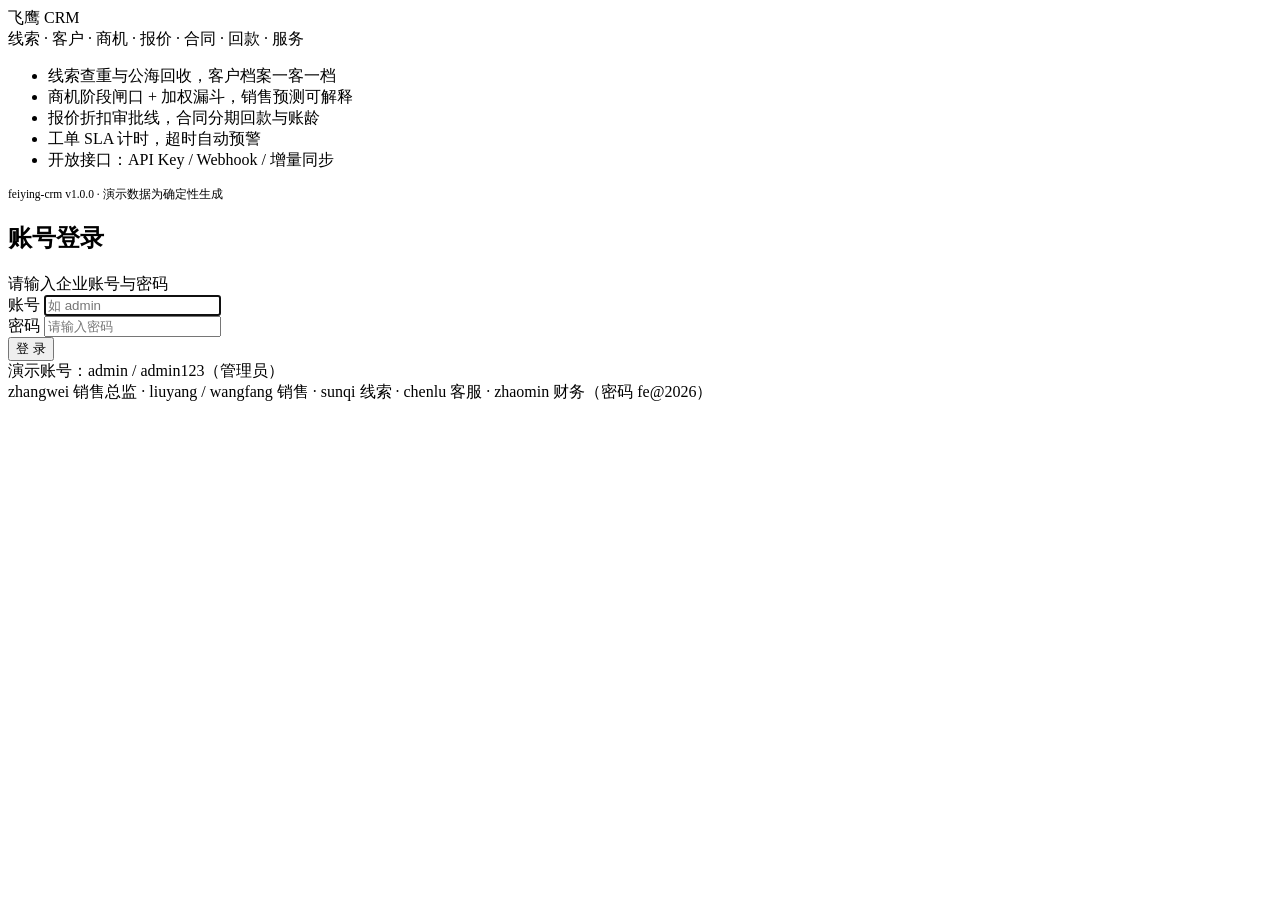
==== frontend/login.html @ bce46a12 "feat: 飞鹰CRM V1.0（线索到回款全流程 + 三层集成通道） frontend/login.html" ====
<!DOCTYPE html>
<html lang="zh-CN">
<head>
<meta charset="UTF-8">
<meta name="viewport" content="width=device-width, initial-scale=1">
<title>飞鹰 CRM · 登录</title>
<link rel="stylesheet" href="style.css">
</head>
<body>
<div class="login-wrap">
  <div class="login-card">
    <div class="login-left">
      <div class="lg">飞鹰 CRM</div>
      <div class="sub">线索 · 客户 · 商机 · 报价 · 合同 · 回款 · 服务</div>
      <ul>
        <li>线索查重与公海回收，客户档案一客一档</li>
        <li>商机阶段闸口 + 加权漏斗，销售预测可解释</li>
        <li>报价折扣审批线，合同分期回款与账龄</li>
        <li>工单 SLA 计时，超时自动预警</li>
        <li>开放接口：API Key / Webhook / 增量同步</li>
      </ul>
      <div class="spacer"></div>
      <div class="sub" style="font-size:11.5px">feiying-crm v1.0.0 · 演示数据为确定性生成</div>
    </div>
    <div class="login-right">
      <h2>账号登录</h2>
      <div class="hint">请输入企业账号与密码</div>
      <div class="field">
        <label>账号</label>
        <input id="u" type="text" placeholder="如 admin" autocomplete="username">
      </div>
      <div class="field">
        <label>密码</label>
        <input id="p" type="password" placeholder="请输入密码" autocomplete="current-password">
      </div>
      <button class="btn primary" id="btn">登 录</button>
      <div class="login-err" id="err"></div>
      <div class="login-demo">
        演示账号：admin / admin123（管理员）<br>
        zhangwei 销售总监 · liuyang / wangfang 销售 · sunqi 线索 · chenlu 客服 · zhaomin 财务（密码 fe@2026）
      </div>
    </div>
  </div>
</div>
<script>
(function () {
  var u = document.getElementById("u");
  var p = document.getElementById("p");
  var btn = document.getElementById("btn");
  var err = document.getElementById("err");
  if (localStorage.getItem("fy_token")) location.href = "./index.html";

  function login() {
    err.textContent = "";
    var username = (u.value || "").trim();
    var password = p.value || "";
    if (!username || !password) { err.textContent = "请输入账号和密码"; return; }
    btn.disabled = true;
    btn.textContent = "登录中…";
    fetch("api/auth/login", {
      method: "POST",
      headers: { "Content-Type": "application/json" },
      body: JSON.stringify({ username: username, password: password })
    }).then(function (r) {
      return r.json().then(function (j) { return { ok: r.ok, j: j }; });
    }).then(function (x) {
      if (!x.ok || x.j.error) {
        err.textContent = (x.j && x.j.error) || "登录失败";
        return;
      }
      var d = x.j.data;
      localStorage.setItem("fy_token", d.token);
      localStorage.setItem("fy_user", d.username);
      localStorage.setItem("fy_name", d.displayName);
      localStorage.setItem("fy_role", d.role);
      localStorage.setItem("fy_role_label", d.roleLabel);
      // 同时落一份 Cookie：部分反向代理会改写 Authorization 头，Cookie 作为兜底票据
      document.cookie = "fy_token=" + d.token + "; path=/; max-age=86400; samesite=lax";
      location.href = "./index.html";
    }).catch(function () {
      err.textContent = "网络异常，请稍后重试";
    }).then(function () {
      btn.disabled = false;
      btn.textContent = "登 录";
    });
  }

  btn.addEventListener("click", login);
  p.addEventListener("keydown", function (e) { if (e.key === "Enter") login(); });
  u.addEventListener("keydown", function (e) { if (e.key === "Enter") p.focus(); });
  u.focus();
})();
</script>
</body>
</html>
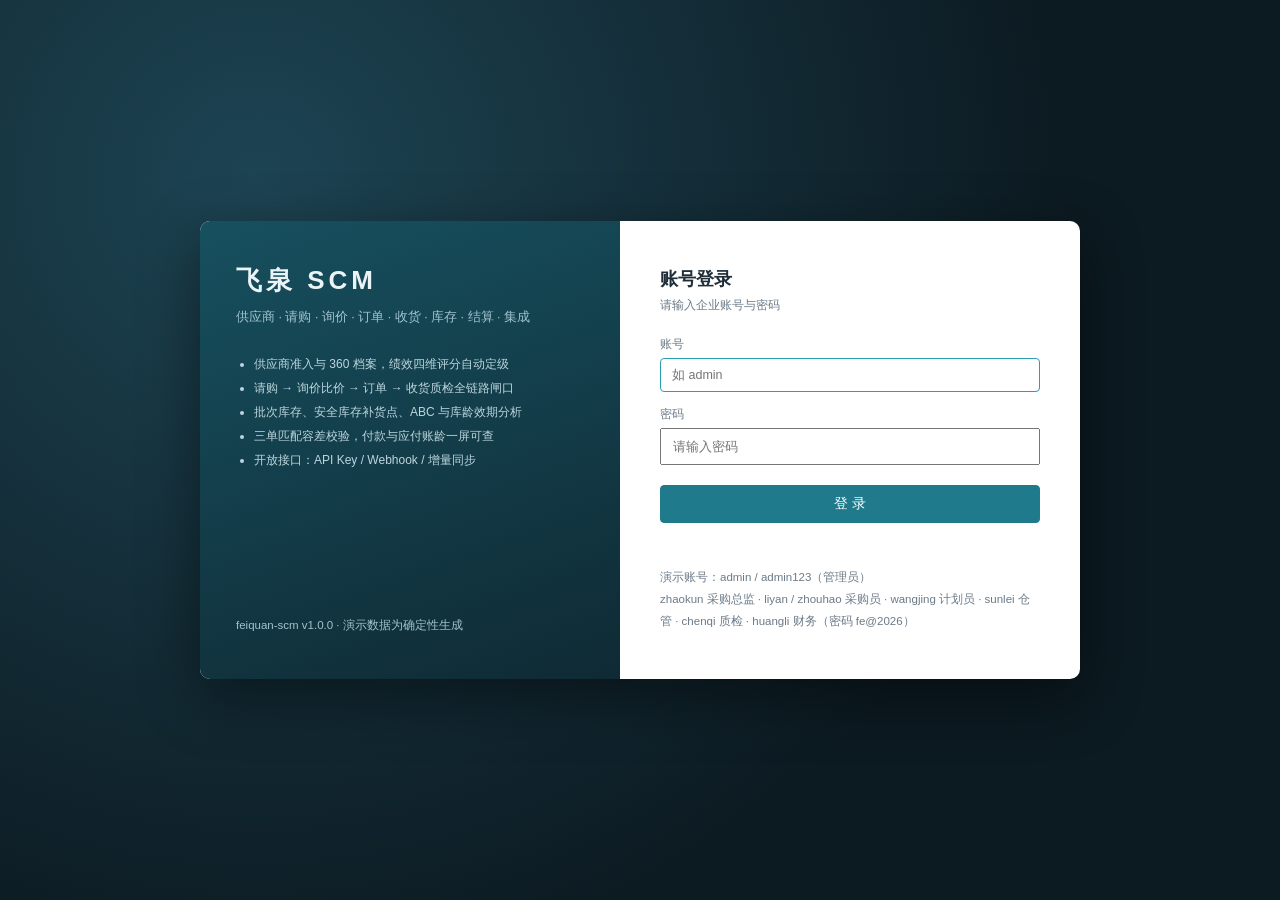
==== commit 9450132c: "feat: 飞泉SCM V1.0（供应商到付款全流程 + 三单匹配 + 三层集成通道） frontend/login.html" ====
--- a/frontend/login.html
+++ b/frontend/login.html
@@ -3,24 +3,24 @@
 <head>
 <meta charset="UTF-8">
 <meta name="viewport" content="width=device-width, initial-scale=1">
-<title>飞鹰 CRM · 登录</title>
+<title>飞泉 SCM · 登录</title>
 <link rel="stylesheet" href="style.css">
 </head>
 <body>
 <div class="login-wrap">
   <div class="login-card">
     <div class="login-left">
-      <div class="lg">飞鹰 CRM</div>
-      <div class="sub">线索 · 客户 · 商机 · 报价 · 合同 · 回款 · 服务</div>
+      <div class="lg">飞泉 SCM</div>
+      <div class="sub">供应商 · 请购 · 询价 · 订单 · 收货 · 库存 · 结算 · 集成</div>
       <ul>
-        <li>线索查重与公海回收，客户档案一客一档</li>
-        <li>商机阶段闸口 + 加权漏斗，销售预测可解释</li>
-        <li>报价折扣审批线，合同分期回款与账龄</li>
-        <li>工单 SLA 计时，超时自动预警</li>
+        <li>供应商准入与 360 档案，绩效四维评分自动定级</li>
+        <li>请购 → 询价比价 → 订单 → 收货质检全链路闸口</li>
+        <li>批次库存、安全库存补货点、ABC 与库龄效期分析</li>
+        <li>三单匹配容差校验，付款与应付账龄一屏可查</li>
         <li>开放接口：API Key / Webhook / 增量同步</li>
       </ul>
       <div class="spacer"></div>
-      <div class="sub" style="font-size:11.5px">feiying-crm v1.0.0 · 演示数据为确定性生成</div>
+      <div class="sub" style="font-size:11.5px">feiquan-scm v1.0.0 · 演示数据为确定性生成</div>
     </div>
     <div class="login-right">
       <h2>账号登录</h2>
@@ -37,7 +37,7 @@
       <div class="login-err" id="err"></div>
       <div class="login-demo">
         演示账号：admin / admin123（管理员）<br>
-        zhangwei 销售总监 · liuyang / wangfang 销售 · sunqi 线索 · chenlu 客服 · zhaomin 财务（密码 fe@2026）
+        zhaokun 采购总监 · liyan / zhouhao 采购员 · wangjing 计划员 · sunlei 仓管 · chenqi 质检 · huangli 财务（密码 fe@2026）
       </div>
     </div>
   </div>
@@ -48,7 +48,7 @@
   var p = document.getElementById("p");
   var btn = document.getElementById("btn");
   var err = document.getElementById("err");
-  if (localStorage.getItem("fy_token")) location.href = "./index.html";
+  if (localStorage.getItem("fq_token")) location.href = "./index.html";
 
   function login() {
     err.textContent = "";
@@ -69,13 +69,13 @@
         return;
       }
       var d = x.j.data;
-      localStorage.setItem("fy_token", d.token);
-      localStorage.setItem("fy_user", d.username);
-      localStorage.setItem("fy_name", d.displayName);
-      localStorage.setItem("fy_role", d.role);
-      localStorage.setItem("fy_role_label", d.roleLabel);
+      localStorage.setItem("fq_token", d.token);
+      localStorage.setItem("fq_user", d.username);
+      localStorage.setItem("fq_name", d.displayName);
+      localStorage.setItem("fq_role", d.role);
+      localStorage.setItem("fq_role_label", d.roleLabel);
       // 同时落一份 Cookie：部分反向代理会改写 Authorization 头，Cookie 作为兜底票据
-      document.cookie = "fy_token=" + d.token + "; path=/; max-age=86400; samesite=lax";
+      document.cookie = "fq_token=" + d.token + "; path=/; max-age=86400; samesite=lax";
       location.href = "./index.html";
     }).catch(function () {
       err.textContent = "网络异常，请稍后重试";
--- a/frontend/style.css
+++ b/frontend/style.css
@@ -0,0 +1,453 @@
+:root {
+  --bg: #0f1c26;
+  --bar: #12262f;
+  --bar2: #1a3540;
+  --line: #d8dee4;
+  --ink: #1f2d38;
+  --muted: #6b7a88;
+  --accent: #1f7a8c;
+  --accent2: #2b9eb3;
+  --gold: #c8963e;
+  --up: #c0392b;
+  --down: #1e8449;
+  --warn: #b7791f;
+  --bg-soft: #f4f7f9;
+}
+
+* { box-sizing: border-box; }
+
+html, body {
+  margin: 0;
+  padding: 0;
+  height: 100%;
+  font-family: "Microsoft YaHei", "PingFang SC", "Segoe UI", sans-serif;
+  font-size: 13px;
+  color: var(--ink);
+  background: var(--bg-soft);
+}
+
+a { color: var(--accent); text-decoration: none; }
+.spacer { flex: 1; }
+.mono { font-family: Consolas, "Courier New", monospace; }
+.small { font-size: 12px; }
+.muted { color: var(--muted); }
+.num { text-align: right; font-family: Consolas, monospace; }
+.up { color: var(--up); }
+.down { color: var(--down); }
+.flat { color: var(--muted); }
+
+/* ---------------------------------------------------------------- 应用骨架 */
+.app {
+  display: flex;
+  flex-direction: column;
+  height: 100vh;
+  min-width: 1180px;
+}
+
+.titlebar {
+  display: flex;
+  align-items: center;
+  gap: 12px;
+  height: 54px;
+  padding: 0 14px;
+  background: linear-gradient(180deg, #16323d, #10242c);
+  color: #eaf2f5;
+  border-bottom: 1px solid #0a171d;
+}
+.titlebar .brand { display: flex; align-items: center; gap: 10px; }
+.titlebar .logo {
+  width: 34px; height: 34px; line-height: 34px; text-align: center;
+  background: linear-gradient(145deg, var(--accent2), var(--accent));
+  border-radius: 8px; font-weight: 700; color: #fff; font-size: 17px;
+  box-shadow: 0 2px 8px rgba(0, 0, 0, .35);
+}
+.titlebar .co { font-size: 13px; font-weight: 600; letter-spacing: .5px; }
+.titlebar .sys { font-size: 11px; color: #8fb0bd; margin-top: 2px; }
+.titlebar .ver { font-size: 11px; color: #7f9dab; }
+.titlebar .opuser { font-size: 12px; color: #cfe0e6; }
+.titlebar .winbtns { display: flex; gap: 14px; margin-left: 12px; color: #9ab4bf; font-size: 12px; }
+.titlebar .winbtns .close:hover { color: #ff8b7a; }
+
+.menubar {
+  display: flex;
+  align-items: center;
+  gap: 2px;
+  height: 36px;
+  padding: 0 8px;
+  background: var(--bar2);
+  border-bottom: 1px solid #0d1e26;
+}
+.menubar button {
+  background: transparent;
+  border: 0;
+  color: #cfe0e6;
+  font-size: 12.5px;
+  padding: 6px 13px;
+  border-radius: 4px;
+  cursor: pointer;
+}
+.menubar button:hover { background: rgba(255, 255, 255, .1); }
+.menubar button.on { background: var(--accent); color: #fff; }
+
+.body { display: flex; flex: 1; min-height: 0; }
+
+.tree {
+  width: 186px;
+  background: #fff;
+  border-right: 1px solid var(--line);
+  overflow: auto;
+  padding: 8px 0;
+}
+.tree-title {
+  font-size: 11.5px; color: var(--muted); padding: 6px 14px 8px;
+  border-bottom: 1px solid #eef1f4; margin-bottom: 6px;
+}
+.tree .grp { font-size: 12px; color: var(--muted); padding: 8px 14px 4px; }
+.tree a {
+  display: block; padding: 7px 14px 7px 24px; color: #33434f; font-size: 12.5px;
+  border-left: 3px solid transparent;
+}
+.tree a:hover { background: #f2f7f9; }
+.tree a.on { background: #e8f4f7; color: var(--accent); border-left-color: var(--accent); font-weight: 600; }
+
+.workspace { flex: 1; min-width: 0; display: flex; flex-direction: column; }
+.tabstrip {
+  height: 30px; display: flex; align-items: center; gap: 6px; padding: 0 10px;
+  background: #e9eef2; border-bottom: 1px solid var(--line); font-size: 12px; color: var(--muted);
+}
+.tabstrip .tab {
+  background: #fff; border: 1px solid var(--line); border-bottom: 0;
+  padding: 4px 12px; border-radius: 4px 4px 0 0; color: var(--ink);
+}
+.page { flex: 1; overflow: auto; padding: 12px; }
+
+.side {
+  width: 262px;
+  background: #fff;
+  border-left: 1px solid var(--line);
+  overflow: auto;
+  padding: 10px;
+}
+.side-block { border: 1px solid #e6ecf0; border-radius: 6px; margin-bottom: 10px; overflow: hidden; }
+.side-block .hd {
+  background: #f3f7f9; padding: 7px 10px; font-size: 12px; font-weight: 600;
+  color: #3b4c58; border-bottom: 1px solid #e6ecf0;
+}
+.side-block .bd { padding: 9px 10px; }
+.side-kv { display: flex; justify-content: space-between; padding: 4px 0; font-size: 12px; }
+.side-kv span { color: var(--muted); }
+
+.statusbar {
+  height: 26px; display: flex; align-items: center; gap: 18px; padding: 0 12px;
+  background: #16323d; color: #b9cdd6; font-size: 11.5px;
+}
+.statusbar b { color: #eaf2f5; font-weight: 600; }
+
+/* ---------------------------------------------------------------- 通用块 */
+.panel {
+  background: #fff; border: 1px solid var(--line); border-radius: 6px; margin-bottom: 12px;
+  box-shadow: 0 1px 2px rgba(16, 36, 44, .04);
+}
+.panel-title {
+  padding: 9px 12px; font-size: 12.5px; font-weight: 600; color: #2c3e4a;
+  border-bottom: 1px solid #edf1f4; display: flex; align-items: center; gap: 8px;
+}
+.panel-body { padding: 12px; }
+.panel-body.flush { padding: 0; }
+.panel-actions { margin-left: auto; display: flex; gap: 8px; align-items: center; }
+
+.kpi-grid { display: grid; grid-template-columns: repeat(4, 1fr); gap: 10px; margin-bottom: 12px; }
+.kpi-grid.six { grid-template-columns: repeat(6, 1fr); }
+.kpi-grid.three { grid-template-columns: repeat(3, 1fr); }
+.kpi {
+  background: #fff; border: 1px solid var(--line); border-radius: 6px; padding: 11px 13px;
+  border-top: 3px solid var(--accent);
+}
+.kpi.gold { border-top-color: var(--gold); }
+.kpi.green { border-top-color: var(--down); }
+.kpi.red { border-top-color: var(--up); }
+.kpi .k-label { font-size: 11.5px; color: var(--muted); }
+.kpi .k-value { font-size: 21px; font-weight: 700; margin-top: 5px; letter-spacing: -.3px; }
+.kpi .k-sub { font-size: 11px; color: var(--muted); margin-top: 4px; }
+
+table.grid-table { width: 100%; border-collapse: collapse; font-size: 12.5px; }
+table.grid-table th {
+  background: #f4f7f9; text-align: left; padding: 8px 10px; font-weight: 600;
+  color: #46586a; border-bottom: 1px solid var(--line); white-space: nowrap;
+}
+table.grid-table td { padding: 7px 10px; border-bottom: 1px solid #eef2f5; }
+table.grid-table tbody tr:hover { background: #f8fbfc; }
+table.grid-table tr.clickable { cursor: pointer; }
+table.grid-table .empty-row td { text-align: center; color: var(--muted); padding: 26px; }
+table.grid-table td.num, table.grid-table th.num { text-align: right; font-family: Consolas, monospace; }
+
+.tag {
+  display: inline-block; padding: 1px 7px; border-radius: 10px; font-size: 11px;
+  background: #eef2f5; color: #55636f; line-height: 18px;
+}
+.tag.blue { background: #e3f1f5; color: #1f7a8c; }
+.tag.green { background: #e6f4ec; color: #1e8449; }
+.tag.red { background: #fbeae7; color: #c0392b; }
+.tag.gold { background: #fbf2e0; color: #a9772a; }
+.tag.gray { background: #eef2f5; color: #6b7a88; }
+
+.btn {
+  border: 1px solid var(--line); background: #fff; color: #33434f; padding: 5px 13px;
+  border-radius: 4px; cursor: pointer; font-size: 12.5px;
+}
+.btn:hover { border-color: var(--accent2); color: var(--accent); }
+.btn.primary { background: var(--accent); border-color: var(--accent); color: #fff; }
+.btn.primary:hover { background: var(--accent2); }
+.btn.danger { color: var(--up); border-color: #eccdc9; }
+.btn:disabled { opacity: .5; cursor: not-allowed; }
+.btn.sm { padding: 3px 9px; font-size: 12px; }
+
+input[type=text], input[type=number], input[type=date], select, textarea {
+  border: 1px solid var(--line); border-radius: 4px; padding: 5px 8px; font-size: 12.5px;
+  color: var(--ink); background: #fff; outline: none; font-family: inherit;
+}
+input:focus, select:focus { border-color: var(--accent2); }
+.form-row { display: flex; align-items: center; gap: 8px; flex-wrap: wrap; margin-bottom: 10px; }
+.form-row label { font-size: 12px; color: var(--muted); }
+
+.msg-list { display: flex; flex-direction: column; gap: 4px; font-size: 12px; }
+.msg-list .err { color: var(--up); }
+.msg-list .warn { color: var(--warn); }
+.msg-list .pass { color: var(--down); }
+
+.progress {
+  height: 6px; background: #eef2f5; border-radius: 3px; overflow: hidden; width: 90px;
+  display: inline-block; vertical-align: middle;
+}
+.progress i { display: block; height: 100%; background: var(--accent2); }
+
+.spark { display: inline-flex; align-items: flex-end; gap: 2px; height: 20px; }
+.spark i { width: 4px; display: block; background: #cfd8de; }
+
+/* 抽屉 / 弹窗 */
+.mask {
+  position: fixed; inset: 0; background: rgba(10, 24, 30, .45); display: none;
+  align-items: center; justify-content: center; z-index: 90;
+}
+.mask.on { display: flex; }
+.dialog {
+  background: #fff; border-radius: 8px; width: 860px; max-width: 94vw; max-height: 88vh;
+  overflow: auto; box-shadow: 0 10px 40px rgba(0, 0, 0, .3);
+}
+.dialog .dh {
+  padding: 12px 16px; border-bottom: 1px solid var(--line); font-weight: 600;
+  display: flex; align-items: center;
+}
+.dialog .dh .x { margin-left: auto; cursor: pointer; color: var(--muted); font-size: 16px; }
+.dialog .db { padding: 14px 16px; }
+.dialog .df {
+  padding: 11px 16px; border-top: 1px solid var(--line); display: flex; gap: 8px;
+  justify-content: flex-end;
+}
+
+/* 登录页 */
+.login-wrap {
+  min-height: 100vh; display: flex; align-items: center; justify-content: center;
+  background: radial-gradient(circle at 20% 20%, #1d4453, #0c1a21 65%);
+}
+.login-card {
+  width: 880px; display: flex; background: #fff; border-radius: 10px; overflow: hidden;
+  box-shadow: 0 18px 60px rgba(0, 0, 0, .45);
+}
+.login-left {
+  width: 420px; padding: 42px 36px; color: #eaf4f7;
+  background: linear-gradient(160deg, #17505f, #0f2a34);
+  display: flex; flex-direction: column;
+}
+.login-left .lg { font-size: 26px; font-weight: 700; letter-spacing: 4px; }
+.login-left .sub { font-size: 12.5px; color: #9fc3cf; margin-top: 8px; line-height: 1.9; }
+.login-left ul { margin: 22px 0 0; padding-left: 18px; font-size: 12px; color: #bcd6de; line-height: 2; }
+.login-right { flex: 1; padding: 46px 40px; }
+.login-right h2 { margin: 0 0 6px; font-size: 18px; }
+.login-right .hint { font-size: 12px; color: var(--muted); margin-bottom: 22px; }
+.login-right .field { margin-bottom: 14px; }
+.login-right .field label { display: block; font-size: 12px; color: var(--muted); margin-bottom: 5px; }
+.login-right .field input { width: 100%; padding: 9px 11px; }
+.login-right .btn.primary { width: 100%; padding: 9px; margin-top: 6px; font-size: 13.5px; }
+.login-err { color: var(--up); font-size: 12px; min-height: 18px; margin-top: 8px; }
+.login-demo { margin-top: 18px; font-size: 11.5px; color: var(--muted); line-height: 1.9; }
+
+.chart-legend { display: flex; gap: 14px; font-size: 11.5px; color: var(--muted); }
+.chart-legend i { display: inline-block; width: 9px; height: 9px; border-radius: 2px; margin-right: 4px; }
+
+/* ---------------------------------------------------------- 流程审批 */
+.nav-badge { display: inline-block; min-width: 16px; padding: 0 5px; margin-left: 6px;
+  background: var(--up, #c0392b); color: #fff; border-radius: 9px; font-size: 10.5px;
+  line-height: 16px; text-align: center; font-weight: 600; }
+
+.btn.xs { padding: 2px 8px; font-size: 11.5px; }
+.btn[disabled] { opacity: .5; cursor: not-allowed; }
+
+.apv-title { font-size: 15px; font-weight: 600; margin: 6px 0 4px; }
+
+.apv-nodes { display: flex; flex-wrap: wrap; gap: 8px; margin: 10px 0 4px; }
+.apv-node { display: flex; gap: 8px; align-items: flex-start; min-width: 168px; flex: 1;
+  border: 1px solid #e3eaef; border-radius: 6px; padding: 8px 10px; background: #fbfcfd; }
+.apv-node.on { border-color: var(--accent2); background: #eff9fb; }
+.apv-node.ok { border-color: #9ed3b4; background: #f2fbf6; }
+.apv-node.no { border-color: #e6b0a8; background: #fdf4f2; }
+.apv-node.skip { opacity: .55; }
+.apv-dot { width: 18px; height: 18px; border-radius: 50%; background: #eef2f5; color: #6b7a88;
+  font-size: 11px; line-height: 18px; text-align: center; flex: 0 0 18px; }
+.apv-node.on .apv-dot { background: var(--accent2); color: #fff; }
+.apv-node.ok .apv-dot { background: #1e8449; color: #fff; }
+.apv-node.no .apv-dot { background: #c0392b; color: #fff; }
+.apv-nb { min-width: 0; }
+.apv-nm { font-size: 12.5px; font-weight: 600; }
+.apv-cs { margin-top: 4px; display: flex; flex-wrap: wrap; gap: 4px; }
+.apv-chip { font-size: 11px; padding: 1px 6px; border-radius: 9px; background: #eef2f5; color: #5d6f7c; }
+.apv-chip.on { background: #fbf2e0; color: #a9772a; }
+.apv-chip.no { background: #fbeae7; color: #c0392b; }
+
+.apv-tl { border-left: 2px solid #e3eaef; margin-left: 6px; padding-left: 12px; }
+.apv-ti { position: relative; padding: 3px 0 7px; font-size: 12px; }
+.apv-ti::before { content: ""; position: absolute; left: -18px; top: 8px; width: 7px; height: 7px;
+  border-radius: 50%; background: var(--accent2); }
+.apv-time { color: #8b9aa6; margin-right: 8px; }
+.apv-act { font-weight: 600; margin-right: 6px; }
+.apv-who { color: #33475b; margin-right: 6px; }
+.apv-cm { color: #5d6f7c; margin: 3px 0 0 2px; line-height: 1.7; }
+
+.apv-form { display: grid; grid-template-columns: repeat(auto-fill, minmax(190px, 1fr)); gap: 6px 14px; font-size: 12.5px; }
+.apv-form i { display: block; font-style: normal; color: #8b9aa6; font-size: 11px; }
+
+.apv-ncard { border: 1px dashed #d6e0e7; border-radius: 6px; padding: 6px 10px 2px; margin-bottom: 8px; background: #fbfcfd; }
+.apv-ncard .form-row { margin-bottom: 4px; }
+
+/* ---------------------------------------------------------- CRM 组件 */
+.kpi-grid.four { grid-template-columns: repeat(4, 1fr); }
+.kpi-grid.five { grid-template-columns: repeat(5, 1fr); }
+
+.chips { display: flex; flex-wrap: wrap; gap: 6px; }
+.chip {
+  border: 1px solid var(--line); background: #fff; color: #4a5b68; border-radius: 14px;
+  padding: 3px 11px; font-size: 12px; cursor: pointer;
+}
+.chip b { margin-left: 6px; color: var(--muted); font-weight: 600; }
+.chip.on { background: #e8f4f7; border-color: var(--accent2); color: var(--accent); }
+.chip.on b { color: var(--accent); }
+
+.empty-hint { color: var(--muted); font-size: 12px; padding: 14px; text-align: center; }
+
+/* 看板 */
+.board { display: flex; gap: 10px; overflow-x: auto; padding-bottom: 8px; }
+.board .col {
+  flex: 1 0 200px; background: #f7fafb; border: 1px solid #e6ecf0; border-radius: 6px;
+  padding: 8px; min-height: 220px;
+}
+.board .col-hd {
+  font-size: 12px; font-weight: 600; color: #3b4c58; margin-bottom: 8px;
+  display: flex; justify-content: space-between;
+}
+.board .col-hd span { font-weight: 400; color: var(--muted); font-size: 11px; }
+.card {
+  background: #fff; border: 1px solid #e3eaef; border-radius: 5px; padding: 8px 9px;
+  margin-bottom: 7px; cursor: pointer; box-shadow: 0 1px 1px rgba(16, 36, 44, .03);
+}
+.card:hover { border-color: var(--accent2); box-shadow: 0 2px 8px rgba(31, 122, 140, .12); }
+.card-t { font-size: 12.5px; font-weight: 600; color: #263943; line-height: 1.4; }
+.card-c { font-size: 11.5px; color: var(--muted); margin-top: 2px; }
+.card-m { display: flex; justify-content: space-between; align-items: baseline; margin-top: 6px; font-size: 11.5px; }
+.card-m b { font-size: 13px; color: #1f7a8c; }
+.card-m span { color: var(--muted); }
+.card-f { margin-top: 6px; font-size: 11px; color: var(--muted); display: flex; gap: 6px; align-items: center; }
+
+/* 漏斗 */
+.funnel { display: flex; flex-direction: column; gap: 7px; }
+.fn-row { display: grid; grid-template-columns: 150px 1fr 120px 60px; gap: 10px; align-items: center; }
+.fn-name { font-size: 12.5px; color: #33434f; }
+.fn-bar { height: 18px; background: #eef3f6; border-radius: 3px; overflow: hidden; }
+.fn-bar i {
+  display: block; height: 100%;
+  background: linear-gradient(90deg, #2b9eb3, #1f7a8c);
+}
+.fn-val { font-size: 12px; text-align: right; font-family: Consolas, monospace; }
+.fn-conv { font-size: 11.5px; color: var(--down); text-align: right; }
+.funnel-mini { display: flex; gap: 10px; flex-wrap: wrap; }
+.funnel-mini .fm {
+  flex: 1 0 120px; border: 1px solid #e6ecf0; border-radius: 5px; padding: 8px 10px;
+  background: #fbfdfe;
+}
+.funnel-mini .fm-v { font-size: 15px; font-weight: 700; color: #1f7a8c; }
+.funnel-mini .fm-l { font-size: 11.5px; color: var(--muted); margin-top: 2px; }
+
+/* 时间线 */
+.timeline { border-left: 2px solid #e3eaef; margin: 4px 0 4px 6px; padding-left: 12px; }
+.tl-item { position: relative; padding: 3px 0 8px; font-size: 12px; color: #33434f; line-height: 1.7; }
+.tl-item::before {
+  content: ""; position: absolute; left: -17px; top: 9px; width: 7px; height: 7px;
+  border-radius: 50%; background: var(--accent2);
+}
+.tl-time { color: #8b9aa6; margin-right: 8px; font-family: Consolas, monospace; font-size: 11px; }
+
+/* 详情头 */
+.detail-head { display: flex; align-items: flex-start; gap: 12px; }
+.dh-title { font-size: 16px; font-weight: 600; color: #22333d; }
+.dh-tags { margin-left: auto; display: flex; gap: 6px; align-items: center; }
+.section-title {
+  font-size: 12px; font-weight: 600; color: #3b4c58; margin: 14px 0 8px;
+  border-left: 3px solid var(--accent2); padding-left: 8px;
+}
+.note {
+  background: #f6f9fb; border: 1px solid #e6ecf0; border-radius: 5px; padding: 9px 11px;
+  font-size: 12.5px; color: #42555f; line-height: 1.8; margin: 8px 0;
+}
+.warn-box {
+  background: #fdf6e9; border: 1px solid #f0dcb8; color: #8a6420; border-radius: 5px;
+  padding: 8px 11px; font-size: 12px; margin: 8px 0; line-height: 1.7;
+}
+.ok-box {
+  background: #f1faf4; border: 1px solid #c9e8d5; color: #1e6b43; border-radius: 5px;
+  padding: 8px 11px; font-size: 12px; margin: 8px 0; line-height: 1.7;
+}
+.form-grid { display: grid; grid-template-columns: 110px 1fr 110px 1fr; gap: 8px 10px; align-items: center; }
+.form-grid label { font-size: 12px; color: var(--muted); text-align: right; }
+.form-grid input, .form-grid select, .form-grid textarea { width: 100%; }
+.gate { display: flex; flex-direction: column; gap: 5px; }
+.gate-row { display: flex; justify-content: space-between; font-size: 12px; padding: 4px 0;
+  border-bottom: 1px dashed #eef2f5; }
+
+.score {
+  display: inline-block; min-width: 28px; text-align: center; padding: 1px 6px;
+  border-radius: 4px; font-size: 11.5px; font-weight: 700; font-family: Consolas, monospace;
+}
+.score.green { background: #e6f4ec; color: #1e8449; }
+.score.blue { background: #e3f1f5; color: #1f7a8c; }
+.score.gold { background: #fbf2e0; color: #a9772a; }
+.score.red { background: #fbeae7; color: #c0392b; }
+
+.pill { display: inline-block; padding: 1px 8px; border-radius: 10px; font-size: 11.5px;
+  background: #eef2f5; color: #55636f; }
+.pill.s2 { background: #fbf2e0; color: #a9772a; }
+
+.tabs { display: flex; gap: 4px; border-bottom: 1px solid var(--line); margin-bottom: 10px; }
+.tabs button {
+  border: 1px solid transparent; border-bottom: 0; background: transparent; padding: 6px 14px;
+  font-size: 12.5px; color: #55636f; cursor: pointer; border-radius: 4px 4px 0 0;
+}
+.tabs button.on { background: #fff; border-color: var(--line); color: var(--accent); font-weight: 600; }
+
+.code {
+  background: #0f2029; color: #d7e6ec; border-radius: 5px; padding: 9px 11px; font-size: 11.5px;
+  font-family: Consolas, monospace; line-height: 1.7; overflow-x: auto; white-space: pre;
+  margin: 6px 0 0;
+}
+code { background: #f1f5f8; padding: 1px 5px; border-radius: 3px; font-size: 11.5px;
+  font-family: Consolas, monospace; color: #1f5f6d; }
+.keybox {
+  font-family: Consolas, monospace; font-size: 12.5px; background: #0f2029; color: #9ee6b8;
+  padding: 12px; border-radius: 5px; word-break: break-all; margin: 8px 0;
+}
+.intg-grid { display: grid; grid-template-columns: repeat(3, 1fr); gap: 10px; }
+.intg-card { border: 1px solid #e6ecf0; border-radius: 6px; padding: 10px 11px; background: #fbfdfe; }
+.intg-card b { font-size: 12.5px; color: #22333d; }
+.intg-card .small { margin-top: 4px; line-height: 1.7; }
+.calc-box { margin-top: 10px; font-size: 12.5px; background: #f6f9fb; border: 1px solid #e6ecf0;
+  border-radius: 5px; padding: 8px 11px; }
+.qline { gap: 6px; }
+.qline select { flex: 1; min-width: 200px; }
